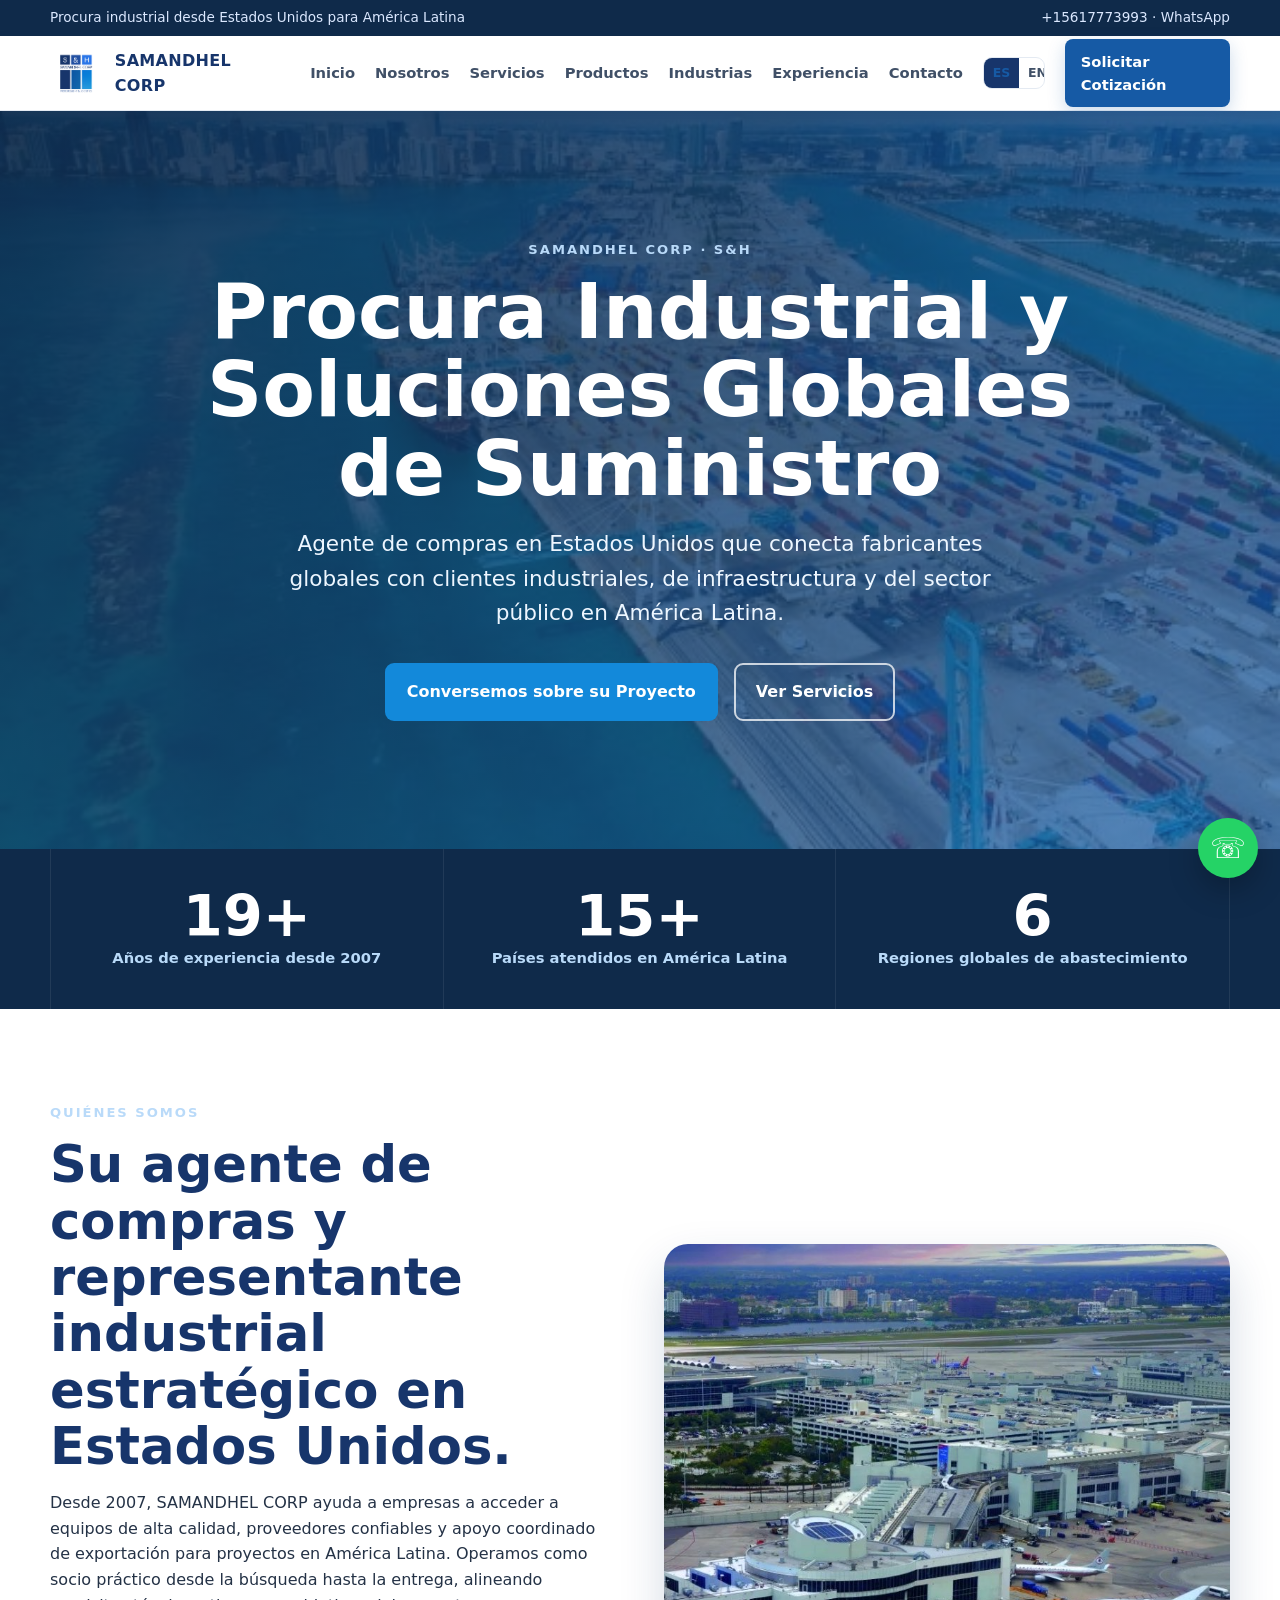
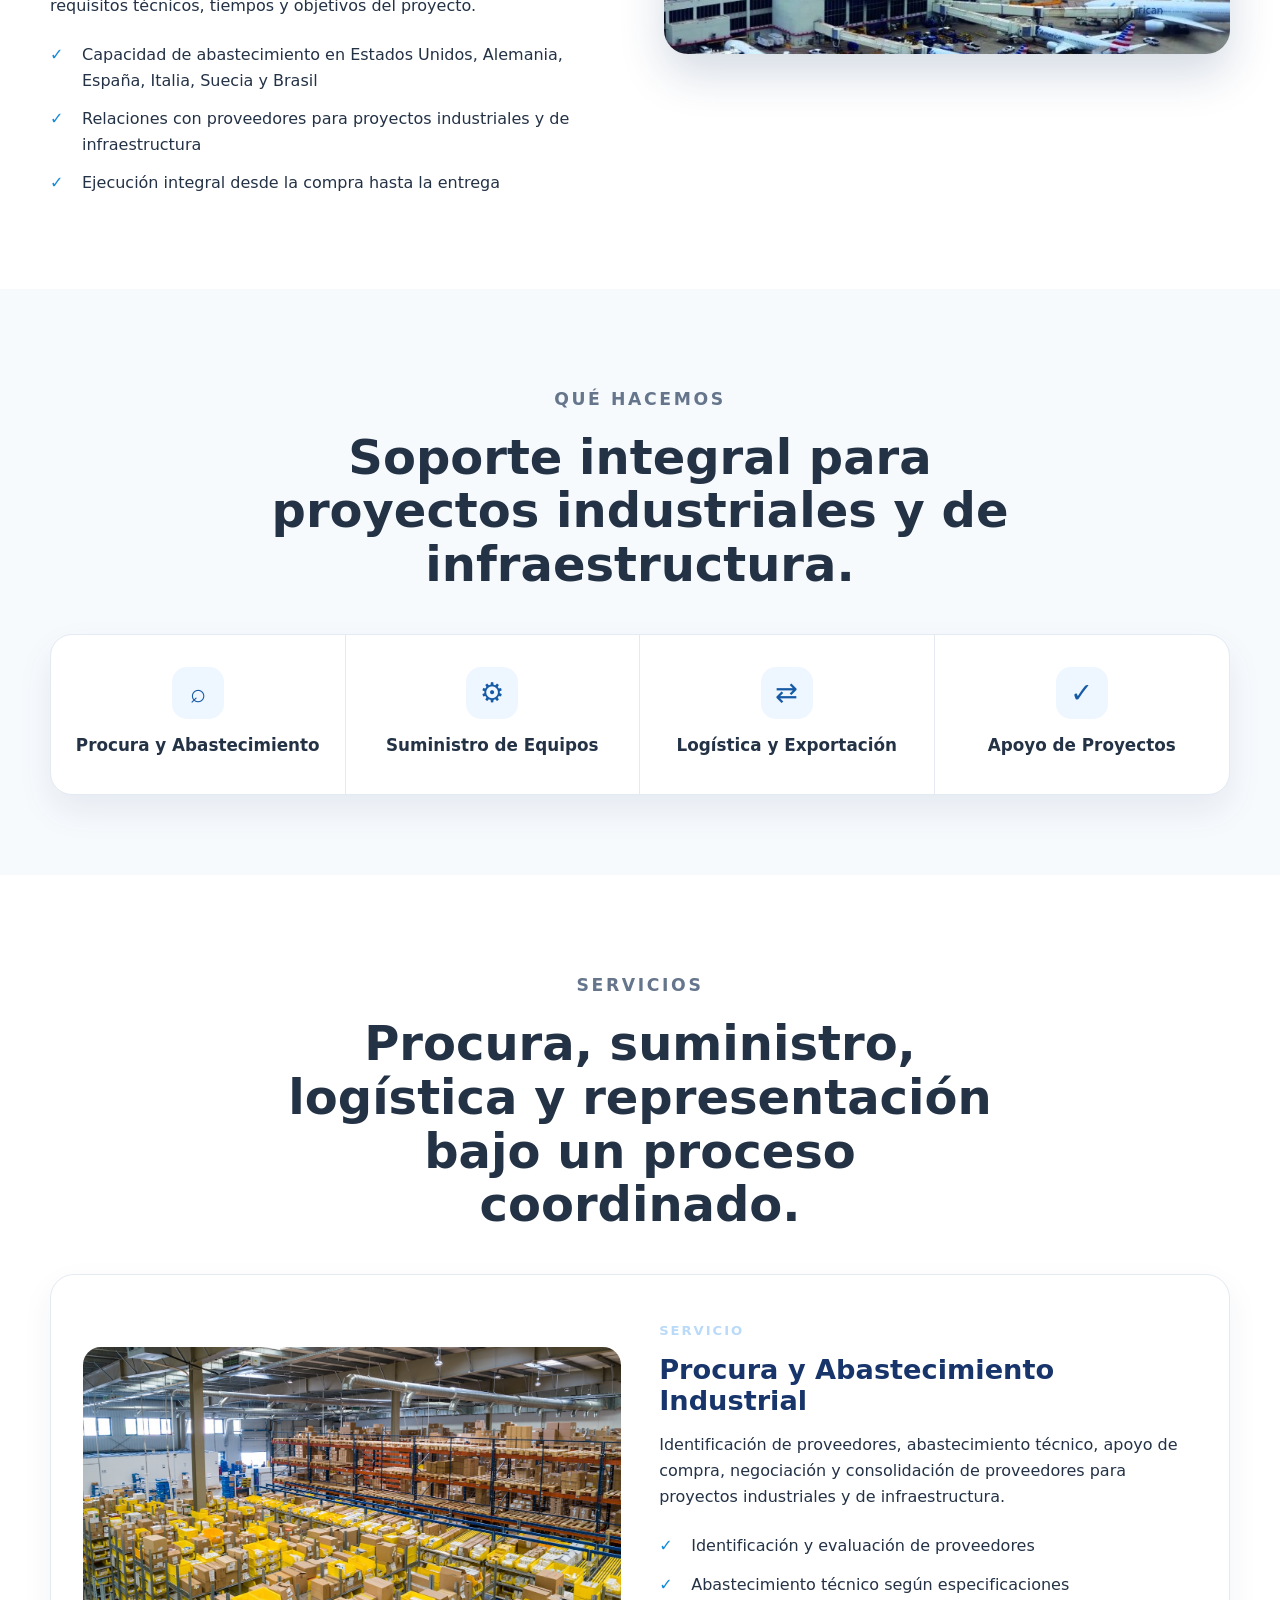
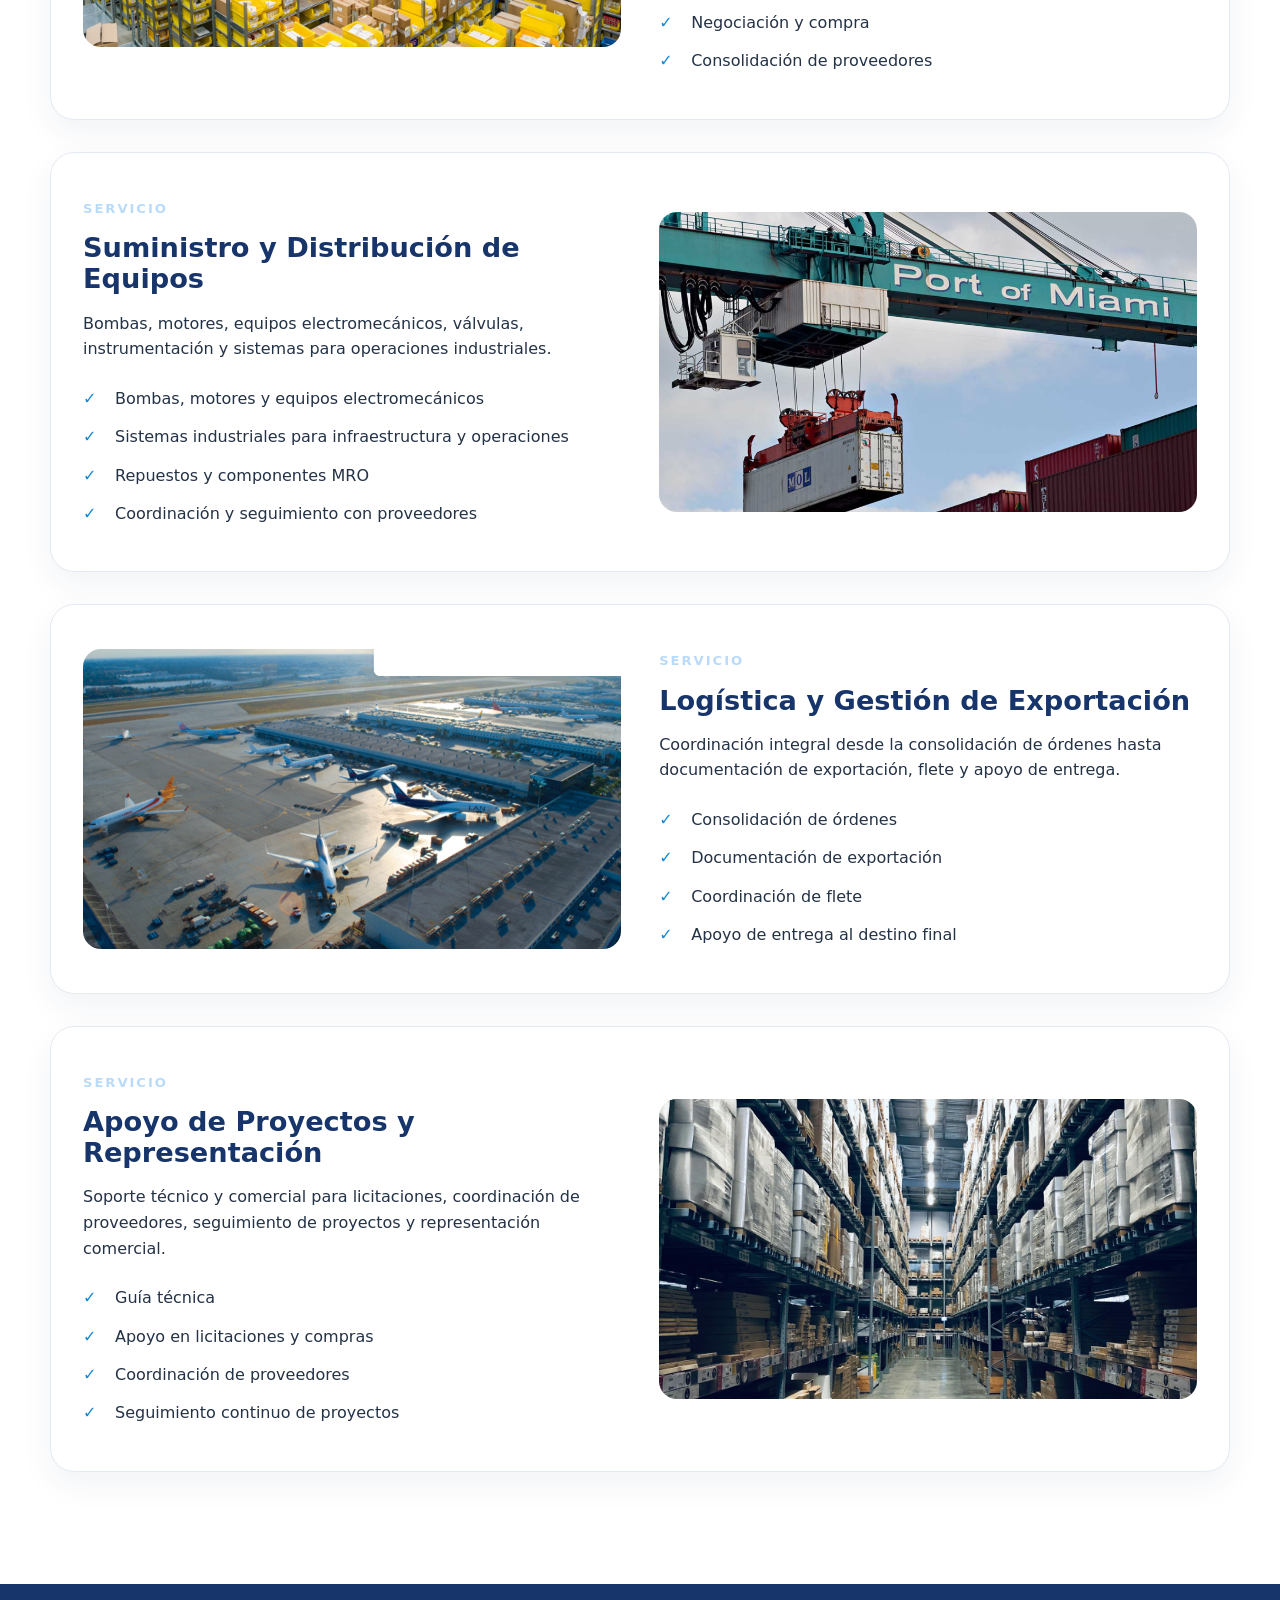
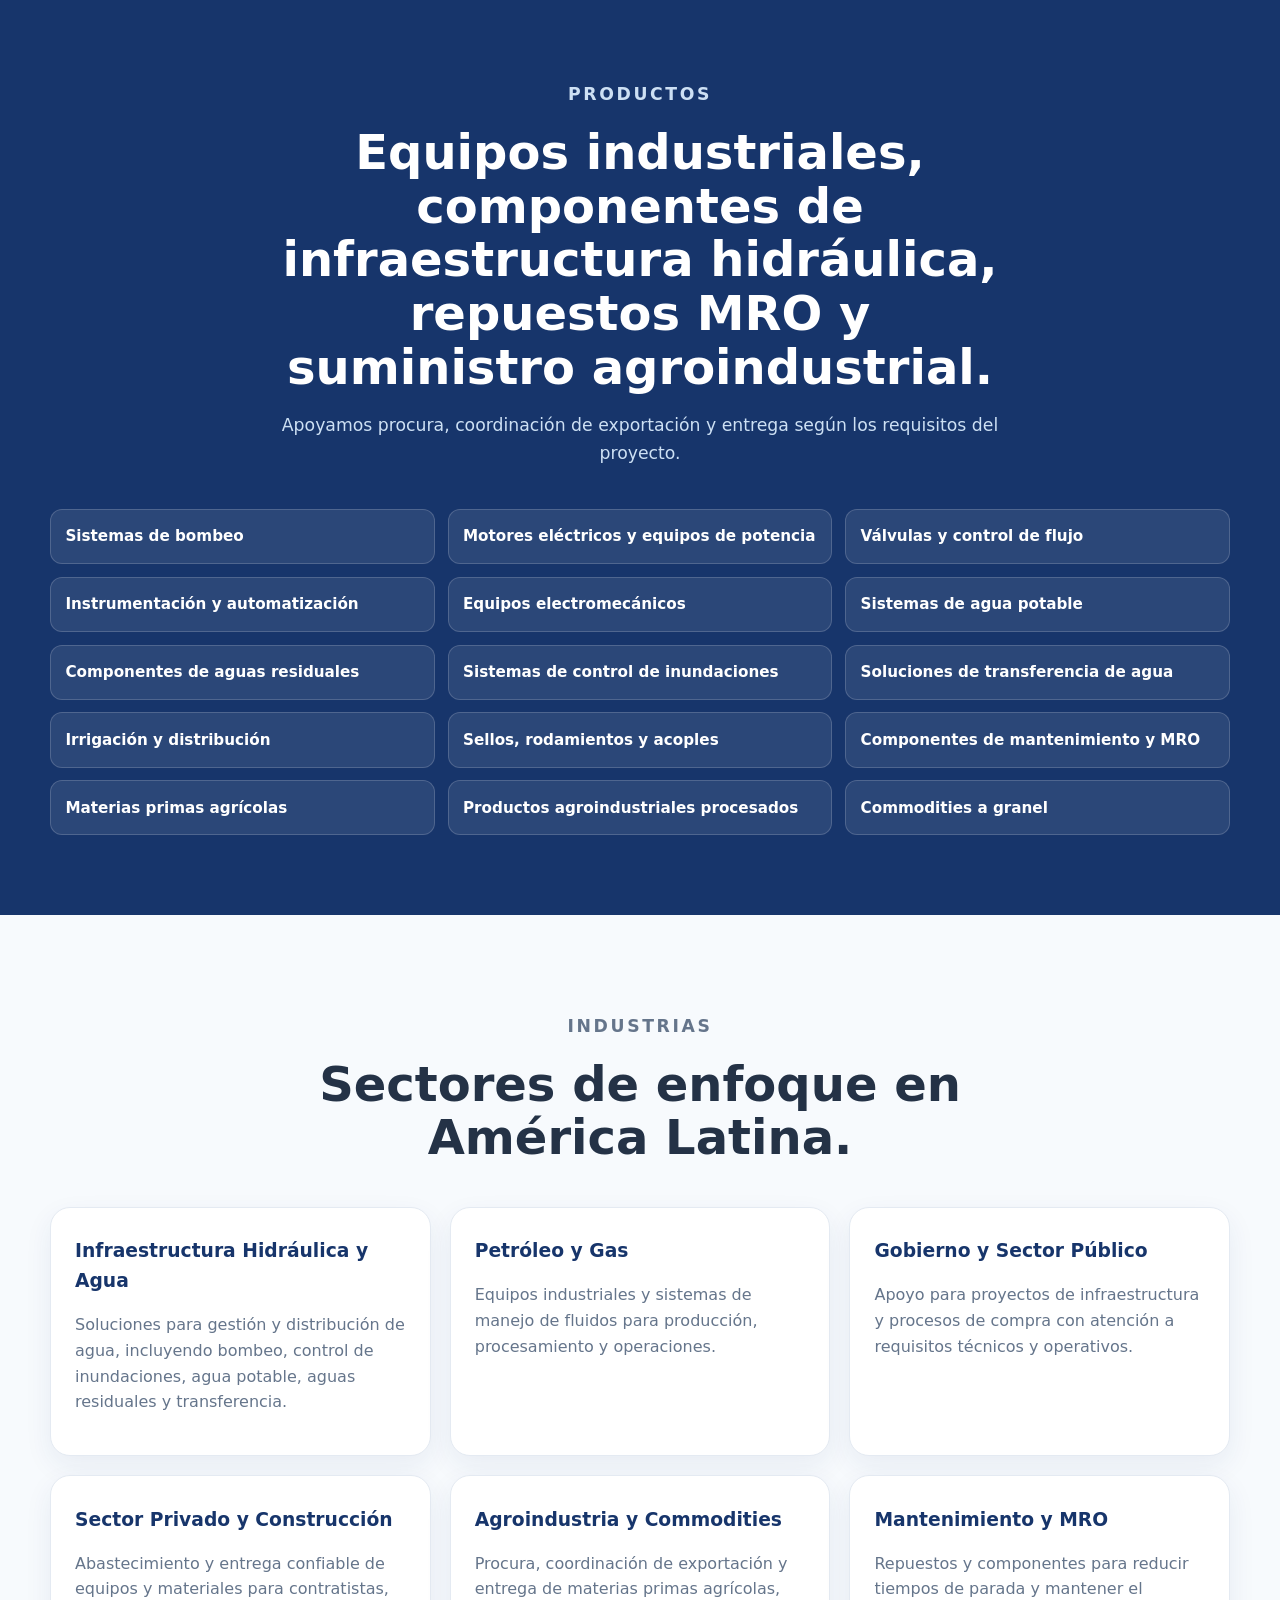
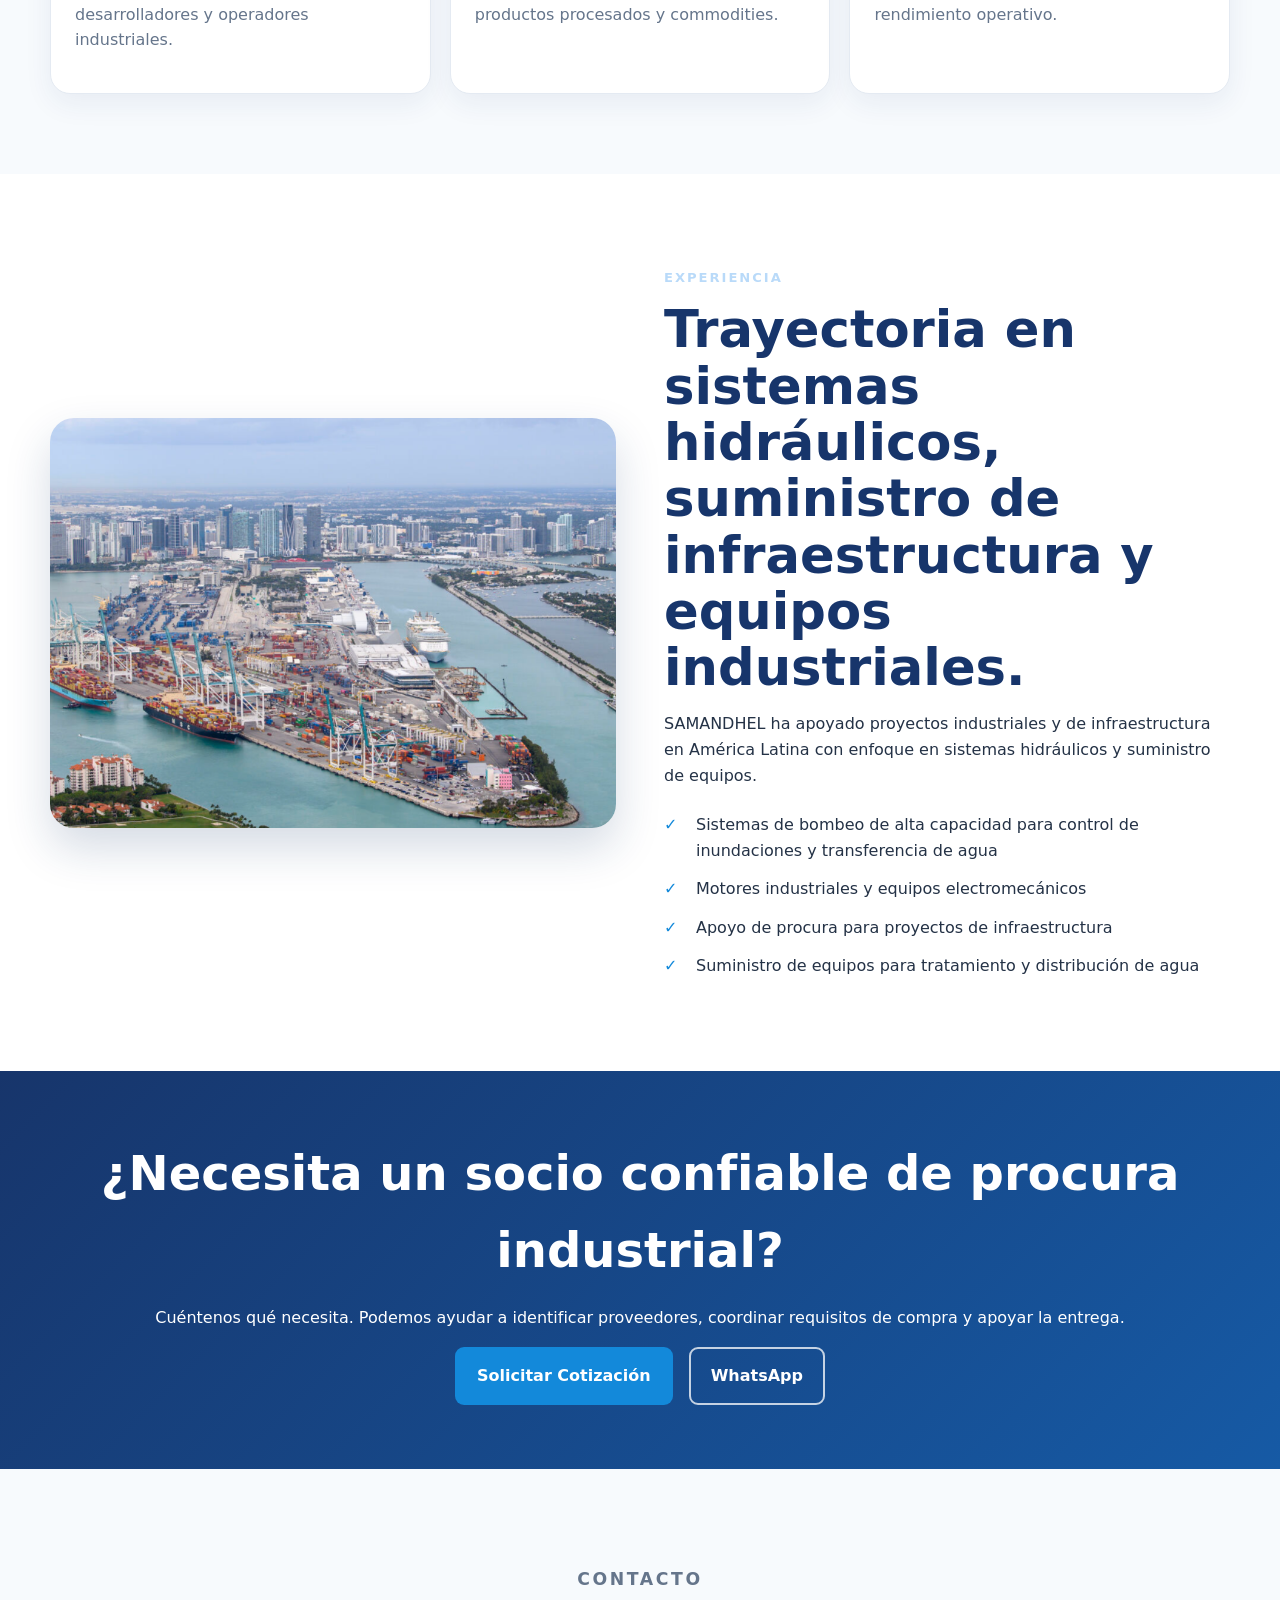
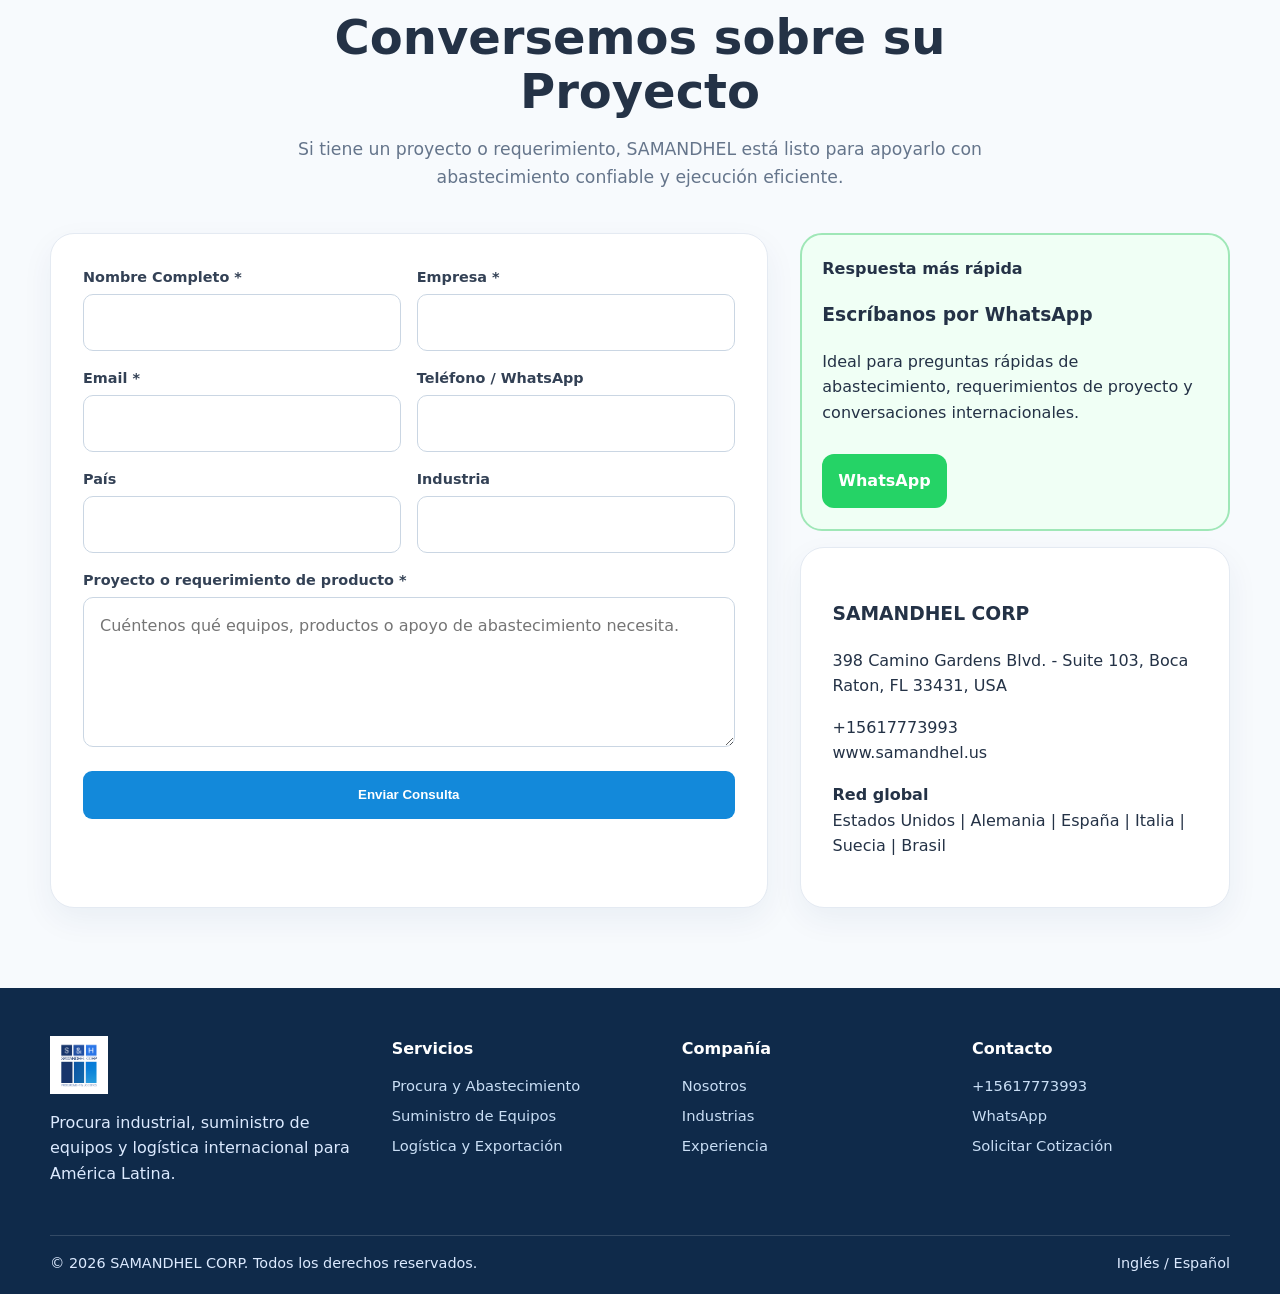
==== es/index.html @ 32accd73 "Setup and Deployment" ====
<!DOCTYPE HTML>
<html lang="es">
<head>
<title>SAMANDHEL CORP | Procura Industrial y Soluciones Globales de Suministro</title>
<meta charset="utf-8" />
<meta name="viewport" content="width=device-width, initial-scale=1" />
<meta name="description" content="SAMANDHEL CORP es un agente de compras en Estados Unidos especializado en procura industrial, suministro de equipos y logística para América Latina." />
<link rel="stylesheet" href="../assets/css/site.css" />
</head>
<body>
<div class="topbar"><div class="container"><div>Procura industrial desde Estados Unidos para América Latina</div><div><a href="tel:+15617773993">+15617773993</a> · <a href="https://wa.me/15617773993?text=Hola%2C%20estoy%20interesado%20en%20conversar%20sobre%20un%20requerimiento%20de%20procura%20o%20suministro%20industrial%20con%20SAMANDHEL%20CORP.">WhatsApp</a></div></div></div>
<header class="navbar"><div class="container nav-inner"><a class="brand" href="#home"><img src="../assets/images/logo.png" alt="SAMANDHEL CORP logo"><span>SAMANDHEL CORP</span></a><button class="menu-toggle" aria-label="Menu">☰</button><nav class="nav-links"><a href="#home">Inicio</a><a href="#about">Nosotros</a><a href="#services">Servicios</a><a href="#products">Productos</a><a href="#industries">Industrias</a><a href="#experience">Experiencia</a><a href="#contact">Contacto</a><span class="lang"><a class="active" href="../es/">ES</a><a href="../en/">EN</a></span><a class="quote-btn" href="#contact">Solicitar Cotización</a></nav></div></header>
<main id="home">
<section class="hero"><img src="../assets/images/hero-port.jpeg" alt="Port and logistics infrastructure"><div class="hero-content"><div class="eyebrow">SAMANDHEL CORP · S&amp;H</div><h1>Procura Industrial y Soluciones Globales de Suministro</h1><p>Agente de compras en Estados Unidos que conecta fabricantes globales con clientes industriales, de infraestructura y del sector público en América Latina.</p><div class="actions"><a class="btn primary" href="#contact">Conversemos sobre su Proyecto</a><a class="btn secondary" href="#services">Ver Servicios</a></div></div></section>
<section class="stats"><div class="container stats-grid"><div class="stat"><strong>19+</strong><span>Años de experiencia desde 2007</span></div><div class="stat"><strong>15+</strong><span>Países atendidos en América Latina</span></div><div class="stat"><strong>6</strong><span>Regiones globales de abastecimiento</span></div></div></section>
<section class="section" id="about"><div class="container split"><div><p class="eyebrow">Quiénes Somos</p><h2>Su agente de compras y representante industrial estratégico en Estados Unidos.</h2><p>Desde 2007, SAMANDHEL CORP ayuda a empresas a acceder a equipos de alta calidad, proveedores confiables y apoyo coordinado de exportación para proyectos en América Latina. Operamos como socio práctico desde la búsqueda hasta la entrega, alineando requisitos técnicos, tiempos y objetivos del proyecto.</p><ul class="checklist"><li>Capacidad de abastecimiento en Estados Unidos, Alemania, España, Italia, Suecia y Brasil</li><li>Relaciones con proveedores para proyectos industriales y de infraestructura</li><li>Ejecución integral desde la compra hasta la entrega</li></ul></div><img src="../assets/images/airport.jpg" alt="Global logistics hub"></div></section>
<section class="section alt"><div class="container"><div class="section-head"><p class="eyebrow">Qué Hacemos</p><h2>Soporte integral para proyectos industriales y de infraestructura.</h2></div><div class="tiles"><a class="tile" href="#services"><div class="icon">⌕</div><h3>Procura y Abastecimiento</h3></a><a class="tile" href="#services"><div class="icon">⚙</div><h3>Suministro de Equipos</h3></a><a class="tile" href="#services"><div class="icon">⇄</div><h3>Logística y Exportación</h3></a><a class="tile" href="#services"><div class="icon">✓</div><h3>Apoyo de Proyectos</h3></a></div></div></section>
<section class="section" id="services"><div class="container"><div class="section-head"><p class="eyebrow">Servicios</p><h2>Procura, suministro, logística y representación bajo un proceso coordinado.</h2></div><div class="service-row"><div class="service-copy"><p class="eyebrow">Servicio</p><h3>Procura y Abastecimiento Industrial</h3><p>Identificación de proveedores, abastecimiento técnico, apoyo de compra, negociación y consolidación de proveedores para proyectos industriales y de infraestructura.</p><ul class="checklist"><li>Identificación y evaluación de proveedores</li><li>Abastecimiento técnico según especificaciones</li><li>Negociación y compra</li><li>Consolidación de proveedores</li></ul></div><img src="../assets/images/sourcing.jpg" alt="Procura y Abastecimiento Industrial"></div><div class="service-row"><div class="service-copy"><p class="eyebrow">Servicio</p><h3>Suministro y Distribución de Equipos</h3><p>Bombas, motores, equipos electromecánicos, válvulas, instrumentación y sistemas para operaciones industriales.</p><ul class="checklist"><li>Bombas, motores y equipos electromecánicos</li><li>Sistemas industriales para infraestructura y operaciones</li><li>Repuestos y componentes MRO</li><li>Coordinación y seguimiento con proveedores</li></ul></div><img src="../assets/images/ocean-freight.png" alt="Suministro y Distribución de Equipos"></div><div class="service-row"><div class="service-copy"><p class="eyebrow">Servicio</p><h3>Logística y Gestión de Exportación</h3><p>Coordinación integral desde la consolidación de órdenes hasta documentación de exportación, flete y apoyo de entrega.</p><ul class="checklist"><li>Consolidación de órdenes</li><li>Documentación de exportación</li><li>Coordinación de flete</li><li>Apoyo de entrega al destino final</li></ul></div><img src="../assets/images/air-cargo.png" alt="Logística y Gestión de Exportación"></div><div class="service-row"><div class="service-copy"><p class="eyebrow">Servicio</p><h3>Apoyo de Proyectos y Representación</h3><p>Soporte técnico y comercial para licitaciones, coordinación de proveedores, seguimiento de proyectos y representación comercial.</p><ul class="checklist"><li>Guía técnica</li><li>Apoyo en licitaciones y compras</li><li>Coordinación de proveedores</li><li>Seguimiento continuo de proyectos</li></ul></div><img src="../assets/images/warehouse.jpg" alt="Apoyo de Proyectos y Representación"></div></div></section>
<section class="section dark" id="products"><div class="container"><div class="section-head"><p class="eyebrow">Productos</p><h2>Equipos industriales, componentes de infraestructura hidráulica, repuestos MRO y suministro agroindustrial.</h2><p>Apoyamos procura, coordinación de exportación y entrega según los requisitos del proyecto.</p></div><div class="grid-list"><div class="pill">Sistemas de bombeo</div><div class="pill">Motores eléctricos y equipos de potencia</div><div class="pill">Válvulas y control de flujo</div><div class="pill">Instrumentación y automatización</div><div class="pill">Equipos electromecánicos</div><div class="pill">Sistemas de agua potable</div><div class="pill">Componentes de aguas residuales</div><div class="pill">Sistemas de control de inundaciones</div><div class="pill">Soluciones de transferencia de agua</div><div class="pill">Irrigación y distribución</div><div class="pill">Sellos, rodamientos y acoples</div><div class="pill">Componentes de mantenimiento y MRO</div><div class="pill">Materias primas agrícolas</div><div class="pill">Productos agroindustriales procesados</div><div class="pill">Commodities a granel</div></div></div></section>
<section class="section alt" id="industries"><div class="container"><div class="section-head"><p class="eyebrow">Industrias</p><h2>Sectores de enfoque en América Latina.</h2></div><div class="cards"><div class="card"><h3>Infraestructura Hidráulica y Agua</h3><p>Soluciones para gestión y distribución de agua, incluyendo bombeo, control de inundaciones, agua potable, aguas residuales y transferencia.</p></div><div class="card"><h3>Petróleo y Gas</h3><p>Equipos industriales y sistemas de manejo de fluidos para producción, procesamiento y operaciones.</p></div><div class="card"><h3>Gobierno y Sector Público</h3><p>Apoyo para proyectos de infraestructura y procesos de compra con atención a requisitos técnicos y operativos.</p></div><div class="card"><h3>Sector Privado y Construcción</h3><p>Abastecimiento y entrega confiable de equipos y materiales para contratistas, desarrolladores y operadores industriales.</p></div><div class="card"><h3>Agroindustria y Commodities</h3><p>Procura, coordinación de exportación y entrega de materias primas agrícolas, productos procesados y commodities.</p></div><div class="card"><h3>Mantenimiento y MRO</h3><p>Repuestos y componentes para reducir tiempos de parada y mantener el rendimiento operativo.</p></div></div></div></section>
<section class="section" id="experience"><div class="container split"><img src="../assets/images/port.png" alt="Port and water infrastructure logistics"><div><p class="eyebrow">Experiencia</p><h2>Trayectoria en sistemas hidráulicos, suministro de infraestructura y equipos industriales.</h2><p>SAMANDHEL ha apoyado proyectos industriales y de infraestructura en América Latina con enfoque en sistemas hidráulicos y suministro de equipos.</p><ul class="checklist"><li>Sistemas de bombeo de alta capacidad para control de inundaciones y transferencia de agua</li><li>Motores industriales y equipos electromecánicos</li><li>Apoyo de procura para proyectos de infraestructura</li><li>Suministro de equipos para tratamiento y distribución de agua</li></ul></div></div></section>
<section class="cta-band"><div class="container"><h2>¿Necesita un socio confiable de procura industrial?</h2><p>Cuéntenos qué necesita. Podemos ayudar a identificar proveedores, coordinar requisitos de compra y apoyar la entrega.</p><div class="actions"><a class="btn primary" href="#contact">Solicitar Cotización</a><a class="btn secondary" href="https://wa.me/15617773993?text=Hola%2C%20estoy%20interesado%20en%20conversar%20sobre%20un%20requerimiento%20de%20procura%20o%20suministro%20industrial%20con%20SAMANDHEL%20CORP.">WhatsApp</a></div></div></section>
<section class="section alt" id="contact"><div class="container"><div class="section-head"><p class="eyebrow">Contacto</p><h2>Conversemos sobre su Proyecto</h2><p>Si tiene un proyecto o requerimiento, SAMANDHEL está listo para apoyarlo con abastecimiento confiable y ejecución eficiente.</p></div><div class="contact-wrap"><div class="form-card"><form action="mailto:info@samandhel.us" method="post" enctype="text/plain"><div class="form-grid"><div><label>Nombre Completo *</label><input name="name" required></div><div><label>Empresa *</label><input name="company" required></div><div><label>Email *</label><input name="email" type="email" required></div><div><label>Teléfono / WhatsApp</label><input name="phone"></div><div><label>País</label><input name="country"></div><div><label>Industria</label><input name="industry"></div></div><div style="margin-top:1rem"><label>Proyecto o requerimiento de producto *</label><textarea name="message" required placeholder="Cuéntenos qué equipos, productos o apoyo de abastecimiento necesita."></textarea></div><button class="btn primary" type="submit">Enviar Consulta</button><p class="hidden-note"></p></form></div><aside><div class="whatsapp-card"><strong>Respuesta más rápida</strong><h3>Escríbanos por WhatsApp</h3><p>Ideal para preguntas rápidas de abastecimiento, requerimientos de proyecto y conversaciones internacionales.</p><a class="whatsapp-button" href="https://wa.me/15617773993?text=Hola%2C%20estoy%20interesado%20en%20conversar%20sobre%20un%20requerimiento%20de%20procura%20o%20suministro%20industrial%20con%20SAMANDHEL%20CORP." target="_blank" rel="noopener">WhatsApp</a></div><div class="info-card"><h3>SAMANDHEL CORP</h3><p>398 Camino Gardens Blvd. - Suite 103, Boca Raton, FL 33431, USA</p><p><a href="tel:+15617773993">+15617773993</a><br><a href="https://www.samandhel.us">www.samandhel.us</a></p><p><strong>Red global</strong><br>Estados Unidos | Alemania | España | Italia | Suecia | Brasil</p></div></aside></div></div></section>
</main>
<footer class="footer"><div class="container"><div class="footer-grid"><div><img src="../assets/images/logo.png" alt="SAMANDHEL CORP logo" style="height:58px;width:auto;margin-bottom:1rem"><p>Procura industrial, suministro de equipos y logística internacional para América Latina.</p></div><div><h4>Servicios</h4><a href="#services">Procura y Abastecimiento</a><a href="#services">Suministro de Equipos</a><a href="#services">Logística y Exportación</a></div><div><h4>Compañía</h4><a href="#about">Nosotros</a><a href="#industries">Industrias</a><a href="#experience">Experiencia</a></div><div><h4>Contacto</h4><a href="tel:+15617773993">+15617773993</a><a href="https://wa.me/15617773993?text=Hola%2C%20estoy%20interesado%20en%20conversar%20sobre%20un%20requerimiento%20de%20procura%20o%20suministro%20industrial%20con%20SAMANDHEL%20CORP.">WhatsApp</a><a href="#contact">Solicitar Cotización</a></div></div><div class="footer-bottom"><span>© 2026 SAMANDHEL CORP. Todos los derechos reservados.</span><span>Inglés / Español</span></div></div></footer>
<a class="float-wa" href="https://wa.me/15617773993?text=Hola%2C%20estoy%20interesado%20en%20conversar%20sobre%20un%20requerimiento%20de%20procura%20o%20suministro%20industrial%20con%20SAMANDHEL%20CORP." target="_blank" rel="noopener" aria-label="WhatsApp">☏</a>
<script src="../assets/js/site.js"></script>
</body></html>
---- assets/css/site.css ----
:root{
  --navy:#17356B; --navy-2:#0F2A4A; --blue:#165AA5; --bright:#1389DA; --accent:#2A76E7; --soft:#D8E2EF; --ink:#243246; --muted:#65758B; --line:#E4EAF2; --white:#FFFFFF; --green:#25D366;
}
*{box-sizing:border-box} html{scroll-behavior:smooth} body{margin:0;font-family:Inter,system-ui,-apple-system,BlinkMacSystemFont,"Segoe UI",sans-serif;color:var(--ink);background:#fff;line-height:1.6} a{color:inherit;text-decoration:none} img{max-width:100%;display:block} .container{width:min(1180px,calc(100% - 40px));margin:auto}.topbar{background:var(--navy-2);color:#dbe8ff;font-size:.85rem}.topbar .container{display:flex;justify-content:space-between;gap:1rem;padding:.45rem 0}.navbar{position:sticky;top:0;z-index:50;background:rgba(255,255,255,.96);backdrop-filter:saturate(180%) blur(10px);border-bottom:1px solid var(--line);box-shadow:0 1px 8px rgba(23,53,107,.08)}.nav-inner{height:74px;display:flex;align-items:center;justify-content:space-between;gap:2rem}.brand{display:flex;align-items:center;gap:.8rem;font-weight:800;color:var(--navy);letter-spacing:.02em}.brand img{height:52px;width:auto}.nav-links{display:flex;align-items:center;gap:1.25rem;font-size:.92rem;font-weight:650;color:#405067}.nav-links a:hover,.nav-links a.active{color:var(--blue)}.lang{display:inline-flex;border:1px solid var(--line);border-radius:9px;overflow:hidden}.lang a{padding:.32rem .55rem;font-size:.78rem}.lang .active{background:var(--navy);color:#fff}.quote-btn{background:var(--blue);color:#fff!important;padding:.65rem 1rem;border-radius:8px;box-shadow:0 6px 18px rgba(22,90,165,.22)}.quote-btn:hover{background:var(--navy)}.menu-toggle{display:none;border:0;background:transparent;font-size:1.9rem;color:var(--navy)}.hero{position:relative;min-height:82vh;display:grid;place-items:center;text-align:center;color:white;overflow:hidden}.hero>img{position:absolute;inset:0;width:100%;height:100%;object-fit:cover}.hero:after{content:"";position:absolute;inset:0;background:linear-gradient(135deg,rgba(15,42,74,.92),rgba(22,90,165,.70))}.hero-content{position:relative;z-index:2;width:min(940px,calc(100% - 40px));padding:6rem 0}.eyebrow{font-weight:800;letter-spacing:.15em;text-transform:uppercase;color:#b9daf9;font-size:.82rem}.hero h1{font-size:clamp(2.4rem,6vw,5rem);line-height:1.02;margin:.8rem 0 1.2rem}.hero p{font-size:clamp(1.05rem,2vw,1.35rem);color:#edf6ff;max-width:760px;margin:0 auto 2rem}.actions{display:flex;gap:1rem;justify-content:center;flex-wrap:wrap}.btn{display:inline-flex;align-items:center;justify-content:center;gap:.5rem;font-weight:800;border-radius:9px;padding:.9rem 1.25rem;border:2px solid transparent;transition:.2s}.btn.primary{background:var(--bright);color:white}.btn.primary:hover{background:var(--accent);transform:translateY(-1px)}.btn.secondary{border-color:rgba(255,255,255,.75);color:white}.btn.secondary:hover{background:white;color:var(--navy)}.stats{background:var(--navy-2);color:white}.stats-grid{display:grid;grid-template-columns:repeat(3,1fr);gap:0;border-left:1px solid rgba(255,255,255,.08);border-right:1px solid rgba(255,255,255,.08)}.stat{text-align:center;padding:2.4rem 1rem;border-right:1px solid rgba(255,255,255,.08)}.stat:last-child{border-right:0}.stat strong{font-size:clamp(2.2rem,5vw,3.6rem);line-height:1;display:block}.stat span{color:#b9daf9;font-weight:650;font-size:.92rem}.section{padding:5rem 0}.section.alt{background:#F7FAFD}.section.dark{background:var(--navy);color:white}.section-head{text-align:center;margin:0 auto 2.6rem;max-width:760px}.section-head h2{font-size:clamp(2rem,4vw,3rem);line-height:1.12;margin:.5rem 0;color:inherit}.section-head p{color:var(--muted);font-size:1.08rem}.dark .section-head p,.dark .muted{color:#cde0f4}.tiles{display:grid;grid-template-columns:repeat(4,1fr);background:white;border:1px solid var(--line);border-radius:22px;overflow:hidden;box-shadow:0 16px 35px rgba(23,53,107,.08)}.tile{padding:2rem 1.4rem;text-align:center;border-right:1px solid var(--line);transition:.2s}.tile:last-child{border-right:0}.tile:hover{background:var(--navy);color:white}.icon{width:52px;height:52px;margin:0 auto 1rem;display:grid;place-items:center;border-radius:15px;background:#EEF6FF;color:var(--blue);font-size:1.7rem}.tile:hover .icon{background:rgba(255,255,255,.13);color:#fff}.tile h3{font-size:1.05rem;line-height:1.25;margin:.4rem 0}.cards{display:grid;grid-template-columns:repeat(3,1fr);gap:1.2rem}.card{background:white;border:1px solid var(--line);border-radius:20px;padding:1.5rem;box-shadow:0 10px 28px rgba(23,53,107,.07)}.dark .card{background:rgba(255,255,255,.08);border-color:rgba(255,255,255,.16)}.card h3{color:var(--navy);margin:.3rem 0 .6rem}.dark .card h3{color:#fff}.card p,.card li{color:var(--muted)}.dark .card p,.dark .card li{color:#dceaff}.split{display:grid;grid-template-columns:1fr 1fr;gap:3rem;align-items:center}.split img{height:410px;width:100%;object-fit:cover;border-radius:24px;box-shadow:0 20px 45px rgba(23,53,107,.18)}.split h2{font-size:clamp(2rem,4vw,3.2rem);line-height:1.1;margin:.5rem 0 1rem;color:var(--navy)}.checklist{list-style:none;margin:1.5rem 0 0;padding:0}.checklist li{margin:.8rem 0;padding-left:2rem;position:relative}.checklist li:before{content:"✓";position:absolute;left:0;top:0;color:var(--bright);font-weight:900}.service-row{display:grid;grid-template-columns:1fr 1fr;gap:2.4rem;align-items:center;margin:2rem 0;padding:2rem;border-radius:24px;background:white;border:1px solid var(--line);box-shadow:0 12px 32px rgba(23,53,107,.06)}.service-row:nth-child(even) .service-copy{order:2}.service-row img{height:300px;width:100%;object-fit:cover;border-radius:18px}.service-copy h3{font-size:1.7rem;line-height:1.15;color:var(--navy);margin:.2rem 0 1rem}.grid-list{display:grid;grid-template-columns:repeat(3,1fr);gap:.8rem}.pill{background:rgba(255,255,255,.09);border:1px solid rgba(255,255,255,.17);border-radius:12px;padding:.9rem;color:#fff;font-weight:650;font-size:.95rem}.cta-band{background:linear-gradient(135deg,var(--navy),var(--blue));color:#fff;padding:4rem 0;text-align:center}.cta-band h2{font-size:clamp(1.8rem,4vw,3rem);margin:0 0 1rem}.contact-wrap{display:grid;grid-template-columns:1.25fr .75fr;gap:2rem}.form-card,.info-card{background:#fff;border:1px solid var(--line);border-radius:24px;padding:2rem;box-shadow:0 12px 32px rgba(23,53,107,.06)}.form-grid{display:grid;grid-template-columns:1fr 1fr;gap:1rem}label{display:block;font-weight:750;font-size:.9rem;margin-bottom:.35rem;color:#334155}input,textarea{width:100%;border:1px solid #cad6e3;border-radius:10px;padding:.9rem 1rem;font:inherit}textarea{min-height:150px;resize:vertical}.form-card button{width:100%;margin-top:1rem}.whatsapp-card{background:#F0FFF5;border:2px solid #9FE7B7;border-radius:22px;padding:1.3rem;margin-bottom:1rem}.whatsapp-button{background:var(--green);color:white;font-weight:850;border-radius:12px;padding:.9rem 1rem;display:inline-flex;margin-top:.8rem}.footer{background:var(--navy-2);color:#dceaff;padding:3rem 0 1.2rem}.footer-grid{display:grid;grid-template-columns:1.2fr repeat(3,1fr);gap:2rem}.footer h4{color:white;margin:0 0 .8rem}.footer a{display:block;color:#c9def5;margin:.4rem 0;font-size:.92rem}.footer-bottom{border-top:1px solid rgba(255,255,255,.15);margin-top:2rem;padding-top:1rem;display:flex;justify-content:space-between;gap:1rem;flex-wrap:wrap;font-size:.9rem}.float-wa{position:fixed;right:22px;bottom:22px;z-index:60;background:var(--green);color:white;width:60px;height:60px;border-radius:50%;display:grid;place-items:center;font-size:1.8rem;box-shadow:0 12px 30px rgba(0,0,0,.25)}.page-hero{background:linear-gradient(135deg,var(--navy),var(--blue));color:#fff;text-align:center;padding:5.5rem 0 4rem}.page-hero h1{font-size:clamp(2.2rem,5vw,4rem);line-height:1.1;margin:.4rem 0}.hidden-note{font-size:.85rem;color:#738298}@media(max-width:900px){.nav-links{position:absolute;left:0;right:0;top:74px;background:white;display:none;flex-direction:column;align-items:flex-start;padding:1rem 20px;border-bottom:1px solid var(--line)}.nav-links.open{display:flex}.menu-toggle{display:block}.stats-grid,.tiles,.cards,.split,.service-row,.contact-wrap,.footer-grid{grid-template-columns:1fr}.tile{border-right:0;border-bottom:1px solid var(--line)}.service-row:nth-child(even) .service-copy{order:0}.grid-list,.form-grid{grid-template-columns:1fr}.topbar .container{flex-direction:column;gap:.2rem}.hero{min-height:74vh}.section{padding:3.5rem 0}.split img{height:300px}.brand img{height:44px}.brand span{font-size:.88rem}}
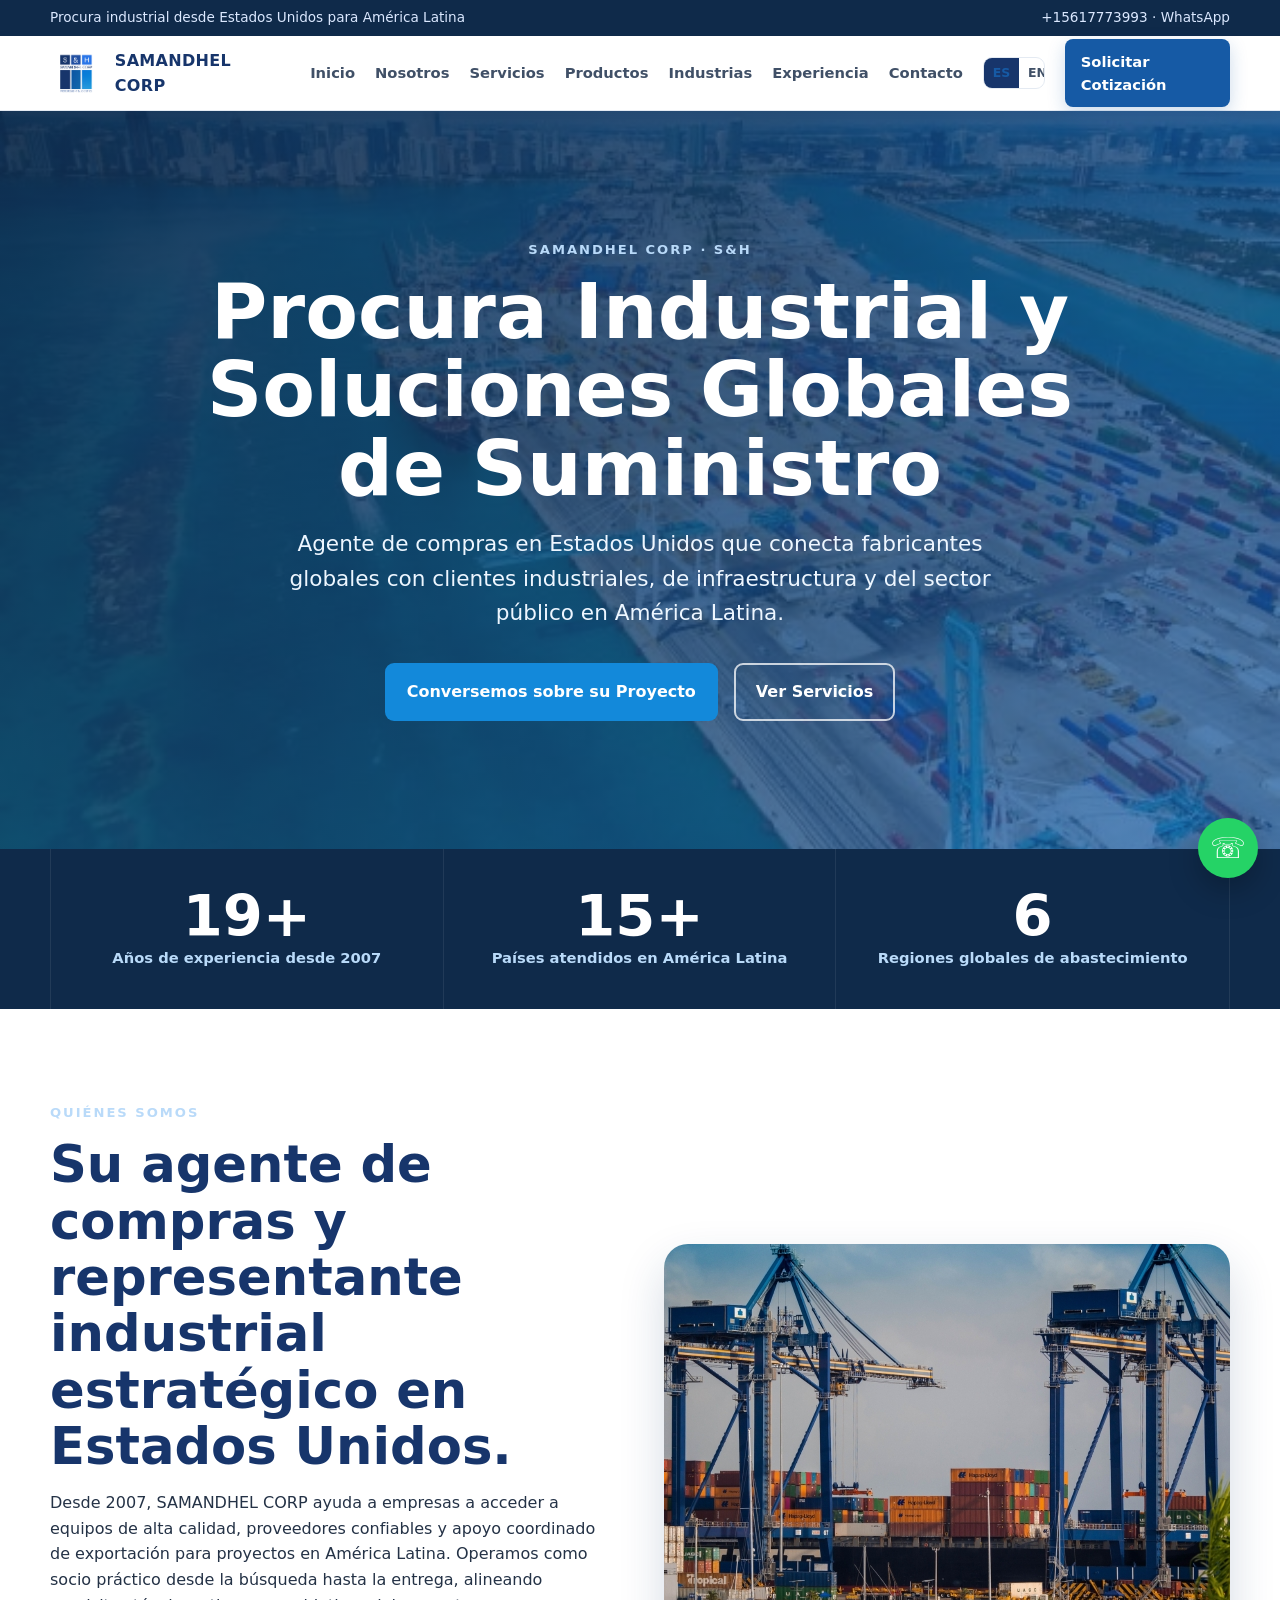
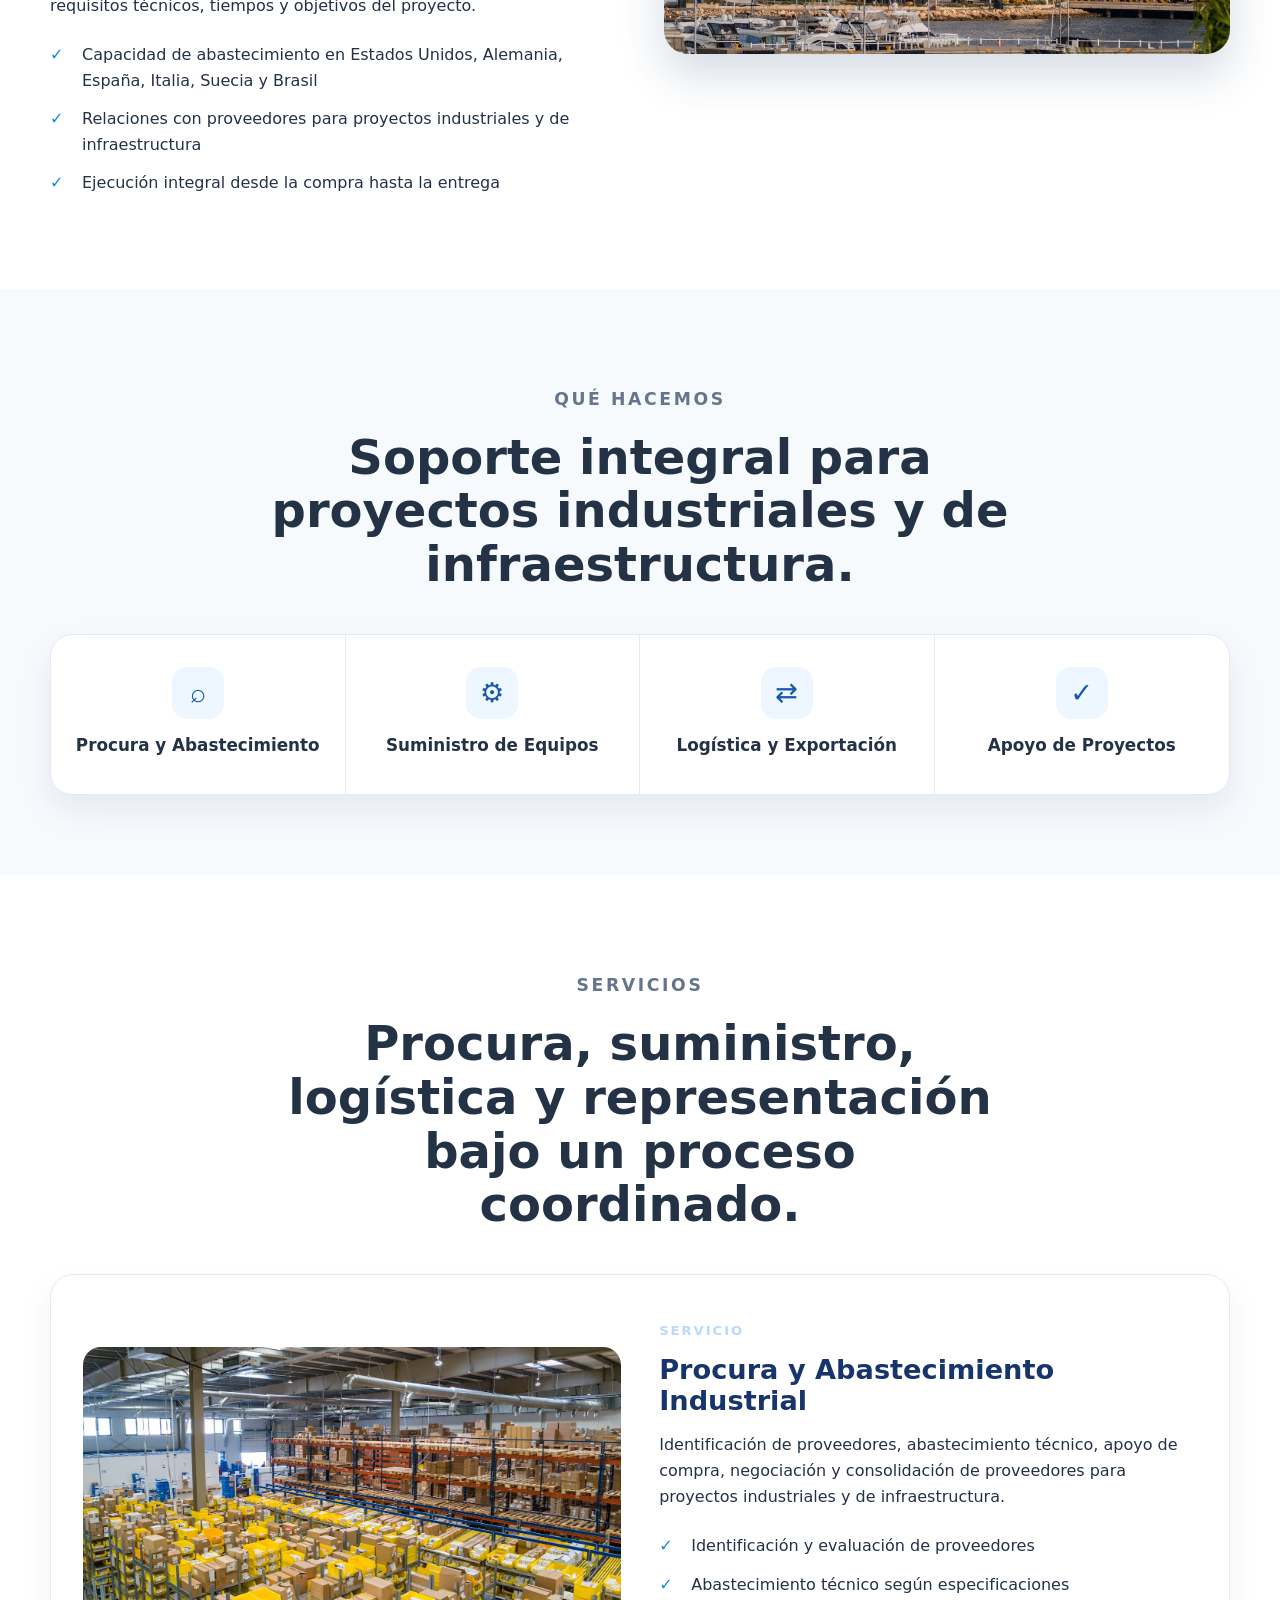
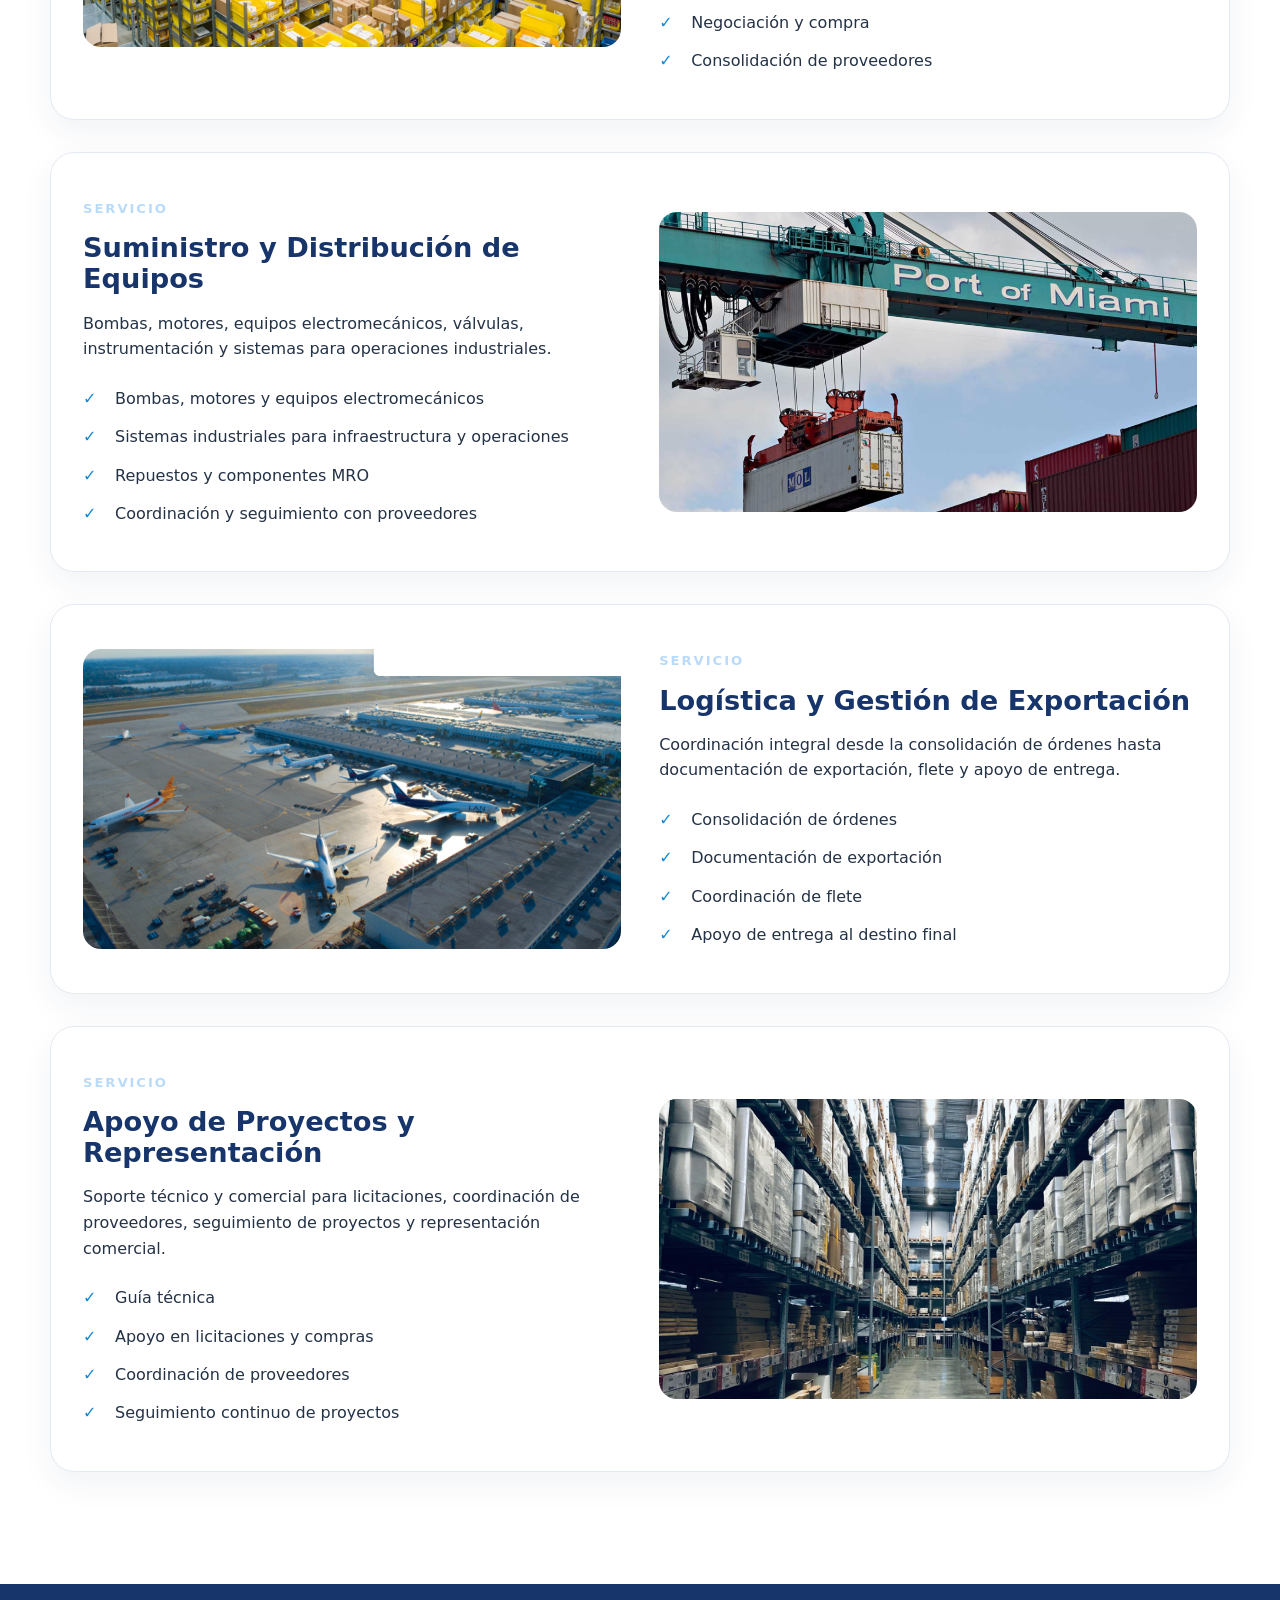
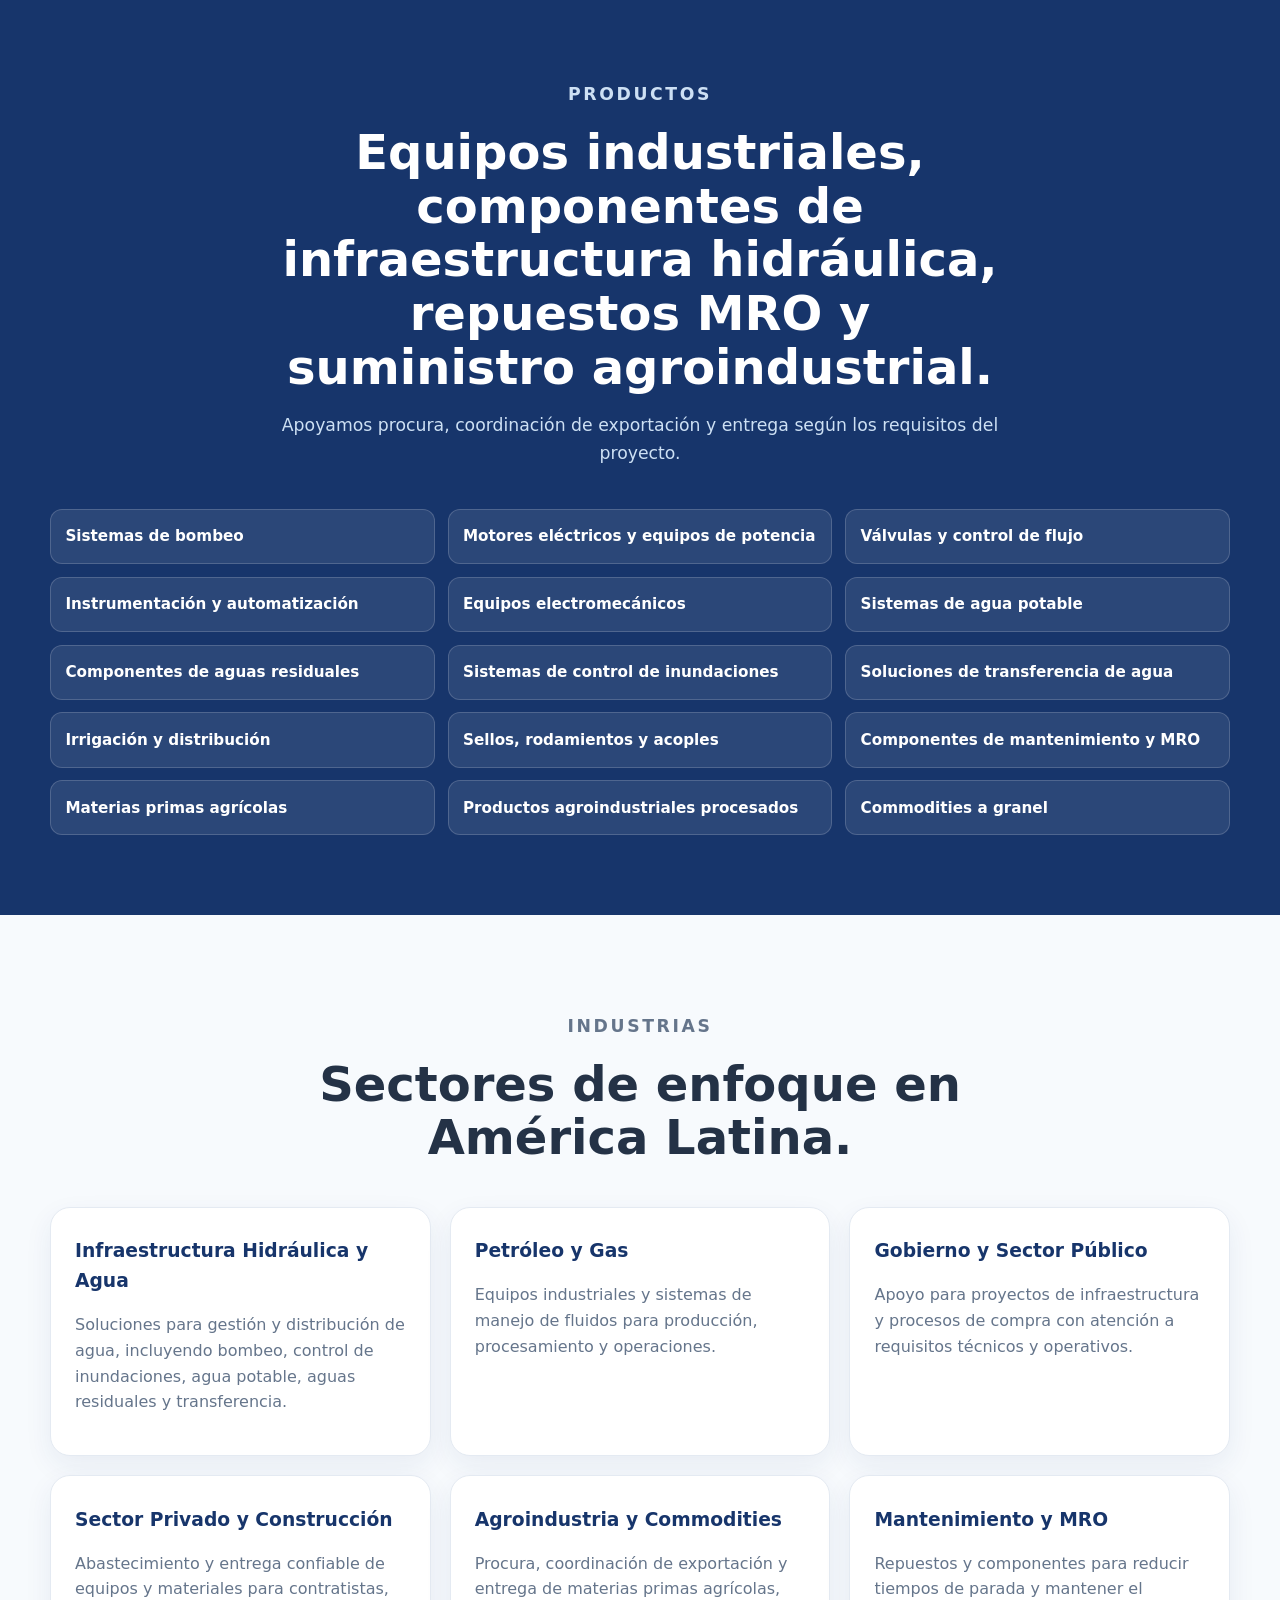
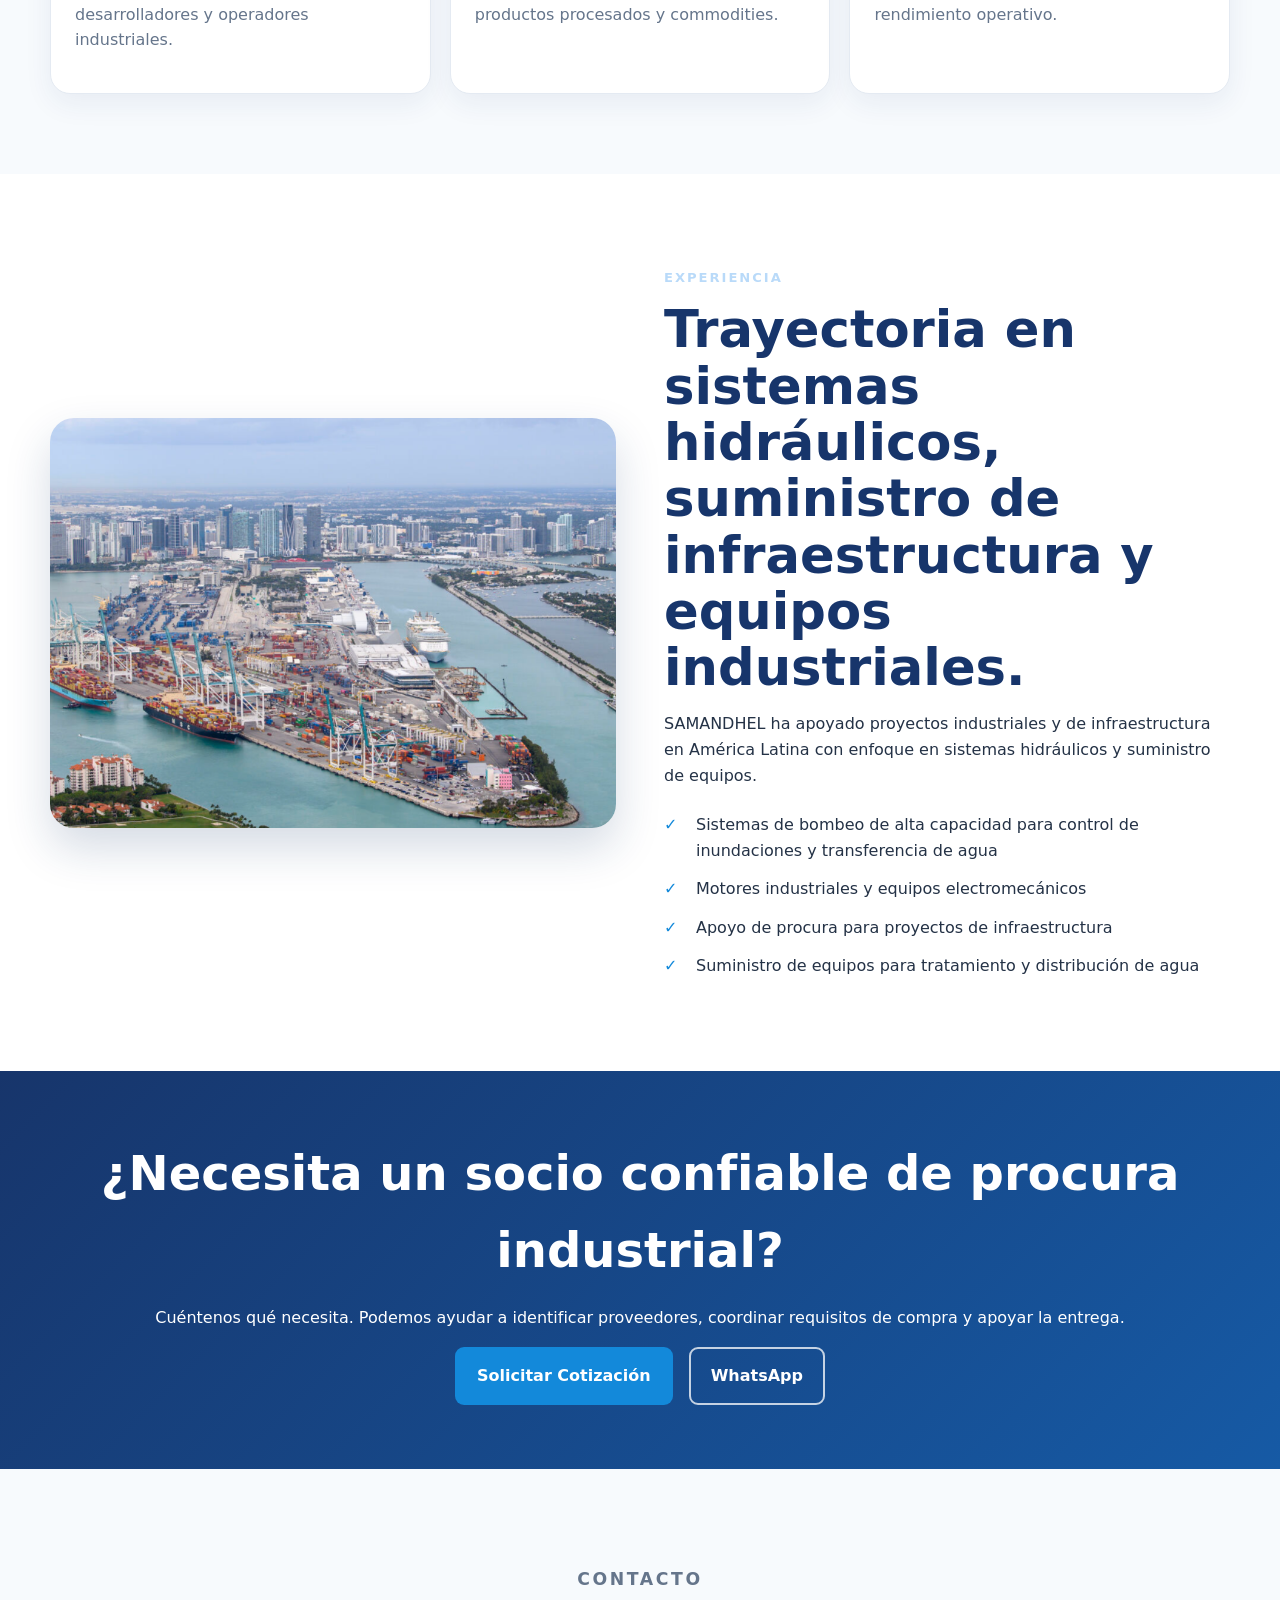
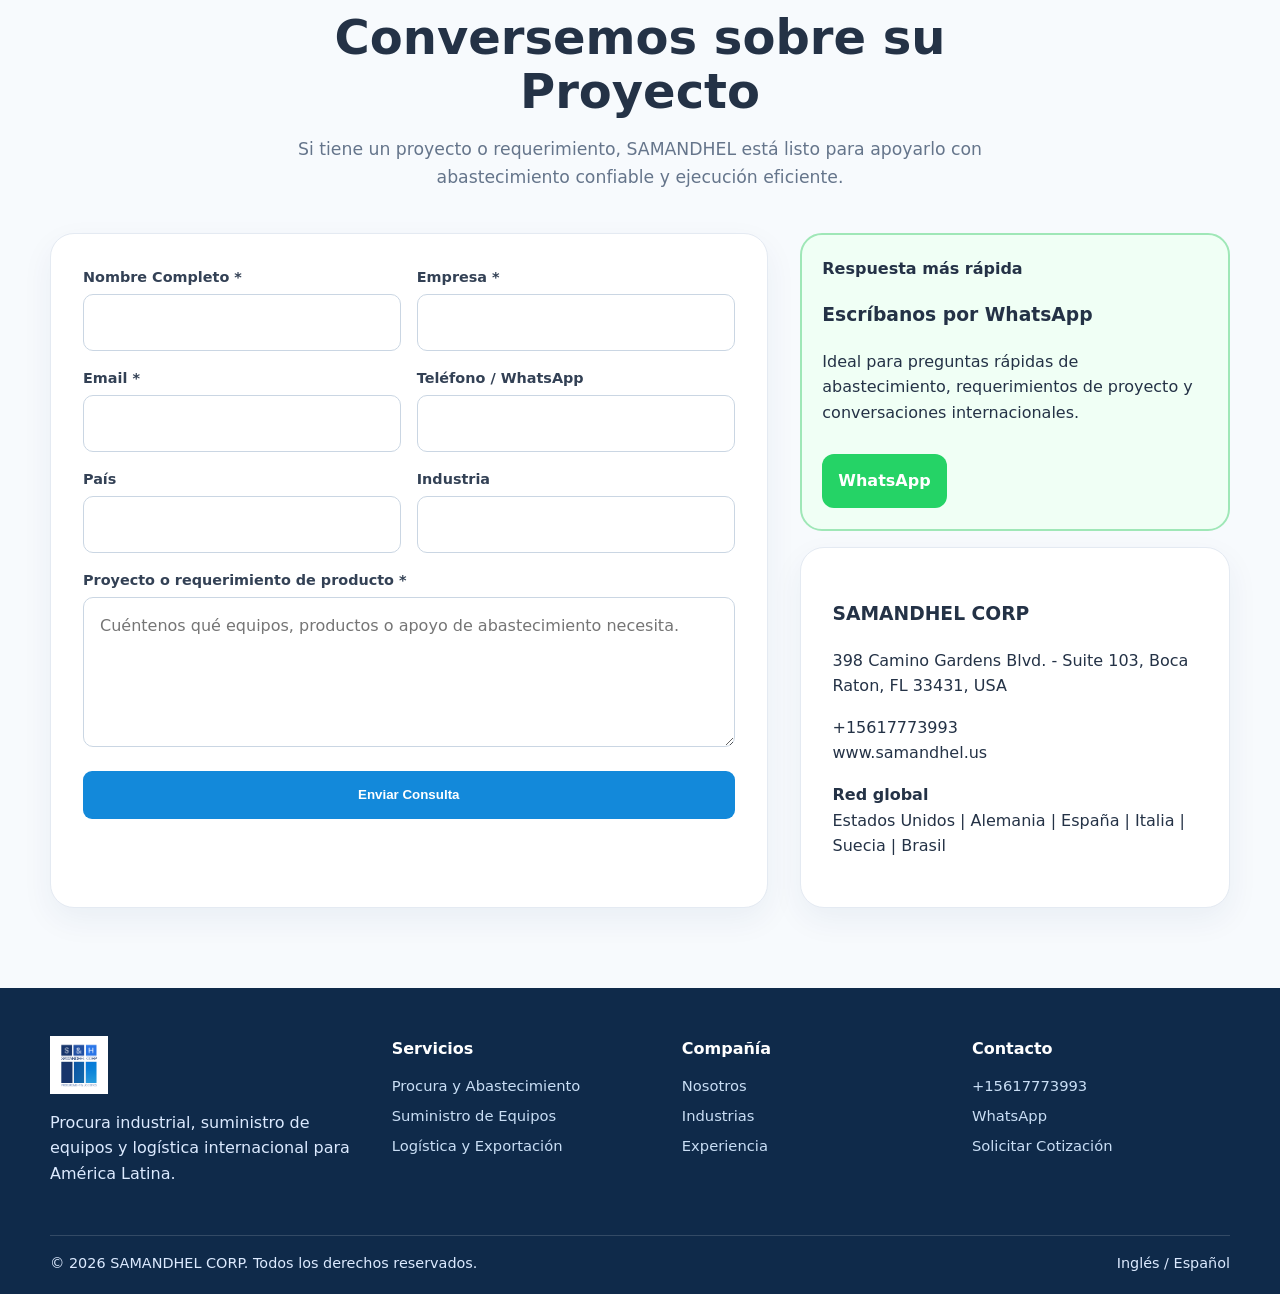
==== commit 2f283d01: "CSS Update" ====
--- a/es/index.html
+++ b/es/index.html
@@ -13,7 +13,7 @@
 <main id="home">
 <section class="hero"><img src="../assets/images/hero-port.jpeg" alt="Port and logistics infrastructure"><div class="hero-content"><div class="eyebrow">SAMANDHEL CORP · S&amp;H</div><h1>Procura Industrial y Soluciones Globales de Suministro</h1><p>Agente de compras en Estados Unidos que conecta fabricantes globales con clientes industriales, de infraestructura y del sector público en América Latina.</p><div class="actions"><a class="btn primary" href="#contact">Conversemos sobre su Proyecto</a><a class="btn secondary" href="#services">Ver Servicios</a></div></div></section>
 <section class="stats"><div class="container stats-grid"><div class="stat"><strong>19+</strong><span>Años de experiencia desde 2007</span></div><div class="stat"><strong>15+</strong><span>Países atendidos en América Latina</span></div><div class="stat"><strong>6</strong><span>Regiones globales de abastecimiento</span></div></div></section>
-<section class="section" id="about"><div class="container split"><div><p class="eyebrow">Quiénes Somos</p><h2>Su agente de compras y representante industrial estratégico en Estados Unidos.</h2><p>Desde 2007, SAMANDHEL CORP ayuda a empresas a acceder a equipos de alta calidad, proveedores confiables y apoyo coordinado de exportación para proyectos en América Latina. Operamos como socio práctico desde la búsqueda hasta la entrega, alineando requisitos técnicos, tiempos y objetivos del proyecto.</p><ul class="checklist"><li>Capacidad de abastecimiento en Estados Unidos, Alemania, España, Italia, Suecia y Brasil</li><li>Relaciones con proveedores para proyectos industriales y de infraestructura</li><li>Ejecución integral desde la compra hasta la entrega</li></ul></div><img src="../assets/images/airport.jpg" alt="Global logistics hub"></div></section>
+<section class="section" id="about"><div class="container split"><div><p class="eyebrow">Quiénes Somos</p><h2>Su agente de compras y representante industrial estratégico en Estados Unidos.</h2><p>Desde 2007, SAMANDHEL CORP ayuda a empresas a acceder a equipos de alta calidad, proveedores confiables y apoyo coordinado de exportación para proyectos en América Latina. Operamos como socio práctico desde la búsqueda hasta la entrega, alineando requisitos técnicos, tiempos y objetivos del proyecto.</p><ul class="checklist"><li>Capacidad de abastecimiento en Estados Unidos, Alemania, España, Italia, Suecia y Brasil</li><li>Relaciones con proveedores para proyectos industriales y de infraestructura</li><li>Ejecución integral desde la compra hasta la entrega</li></ul></div><img src="../assets/images/port.jpg" alt="Global logistics hub"></div></section>
 <section class="section alt"><div class="container"><div class="section-head"><p class="eyebrow">Qué Hacemos</p><h2>Soporte integral para proyectos industriales y de infraestructura.</h2></div><div class="tiles"><a class="tile" href="#services"><div class="icon">⌕</div><h3>Procura y Abastecimiento</h3></a><a class="tile" href="#services"><div class="icon">⚙</div><h3>Suministro de Equipos</h3></a><a class="tile" href="#services"><div class="icon">⇄</div><h3>Logística y Exportación</h3></a><a class="tile" href="#services"><div class="icon">✓</div><h3>Apoyo de Proyectos</h3></a></div></div></section>
 <section class="section" id="services"><div class="container"><div class="section-head"><p class="eyebrow">Servicios</p><h2>Procura, suministro, logística y representación bajo un proceso coordinado.</h2></div><div class="service-row"><div class="service-copy"><p class="eyebrow">Servicio</p><h3>Procura y Abastecimiento Industrial</h3><p>Identificación de proveedores, abastecimiento técnico, apoyo de compra, negociación y consolidación de proveedores para proyectos industriales y de infraestructura.</p><ul class="checklist"><li>Identificación y evaluación de proveedores</li><li>Abastecimiento técnico según especificaciones</li><li>Negociación y compra</li><li>Consolidación de proveedores</li></ul></div><img src="../assets/images/sourcing.jpg" alt="Procura y Abastecimiento Industrial"></div><div class="service-row"><div class="service-copy"><p class="eyebrow">Servicio</p><h3>Suministro y Distribución de Equipos</h3><p>Bombas, motores, equipos electromecánicos, válvulas, instrumentación y sistemas para operaciones industriales.</p><ul class="checklist"><li>Bombas, motores y equipos electromecánicos</li><li>Sistemas industriales para infraestructura y operaciones</li><li>Repuestos y componentes MRO</li><li>Coordinación y seguimiento con proveedores</li></ul></div><img src="../assets/images/ocean-freight.png" alt="Suministro y Distribución de Equipos"></div><div class="service-row"><div class="service-copy"><p class="eyebrow">Servicio</p><h3>Logística y Gestión de Exportación</h3><p>Coordinación integral desde la consolidación de órdenes hasta documentación de exportación, flete y apoyo de entrega.</p><ul class="checklist"><li>Consolidación de órdenes</li><li>Documentación de exportación</li><li>Coordinación de flete</li><li>Apoyo de entrega al destino final</li></ul></div><img src="../assets/images/air-cargo.png" alt="Logística y Gestión de Exportación"></div><div class="service-row"><div class="service-copy"><p class="eyebrow">Servicio</p><h3>Apoyo de Proyectos y Representación</h3><p>Soporte técnico y comercial para licitaciones, coordinación de proveedores, seguimiento de proyectos y representación comercial.</p><ul class="checklist"><li>Guía técnica</li><li>Apoyo en licitaciones y compras</li><li>Coordinación de proveedores</li><li>Seguimiento continuo de proyectos</li></ul></div><img src="../assets/images/warehouse.jpg" alt="Apoyo de Proyectos y Representación"></div></div></section>
 <section class="section dark" id="products"><div class="container"><div class="section-head"><p class="eyebrow">Productos</p><h2>Equipos industriales, componentes de infraestructura hidráulica, repuestos MRO y suministro agroindustrial.</h2><p>Apoyamos procura, coordinación de exportación y entrega según los requisitos del proyecto.</p></div><div class="grid-list"><div class="pill">Sistemas de bombeo</div><div class="pill">Motores eléctricos y equipos de potencia</div><div class="pill">Válvulas y control de flujo</div><div class="pill">Instrumentación y automatización</div><div class="pill">Equipos electromecánicos</div><div class="pill">Sistemas de agua potable</div><div class="pill">Componentes de aguas residuales</div><div class="pill">Sistemas de control de inundaciones</div><div class="pill">Soluciones de transferencia de agua</div><div class="pill">Irrigación y distribución</div><div class="pill">Sellos, rodamientos y acoples</div><div class="pill">Componentes de mantenimiento y MRO</div><div class="pill">Materias primas agrícolas</div><div class="pill">Productos agroindustriales procesados</div><div class="pill">Commodities a granel</div></div></div></section>
